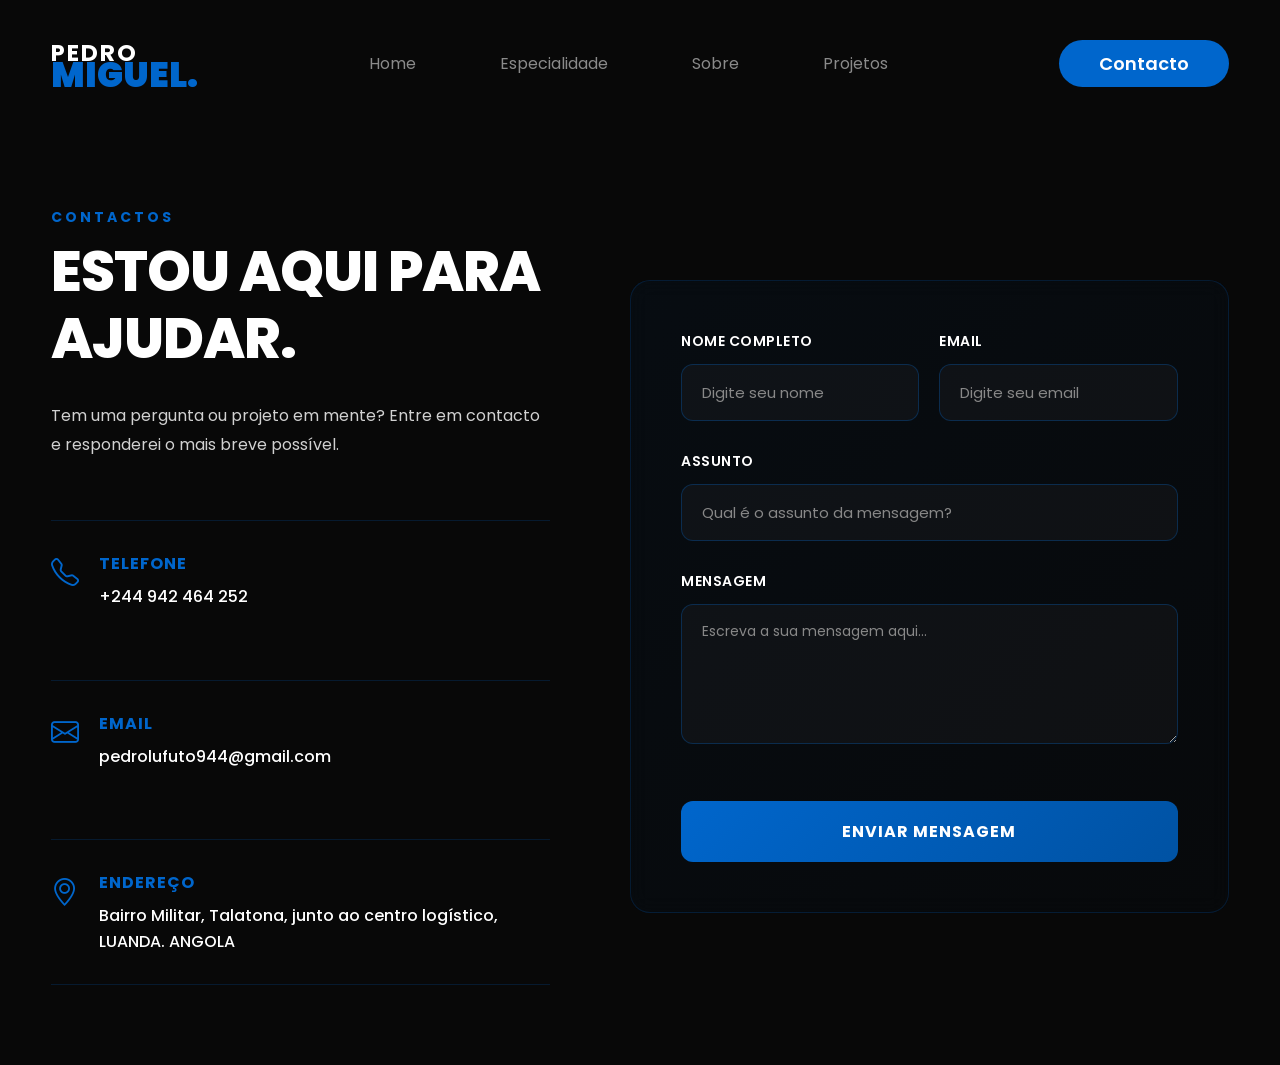
==== contacto.html @ 4f56f58e "Criação do meu portfolio" ====
<!DOCTYPE html>
<html lang="pt">

<head>
    <meta charset="UTF-8">
    <meta name="viewport" content="width=device-width, initial-scale=1.0">
    <link rel="stylesheet" href="style.css">
    <link rel="stylesheet" href="https://cdn.jsdelivr.net/npm/bootstrap-icons@1.11.3/font/bootstrap-icons.min.css">
    <link rel="preconnect" href="https://fonts.googleapis.com">
    <link rel="preconnect" href="https://fonts.gstatic.com" crossorigin>
    <link
        href="https://fonts.googleapis.com/css2?family=Poppins:ital,wght@0,100;0,200;0,300;0,400;0,500;0,600;0,700;0,800;0,900;1,100;1,200;1,300;1,400;1,500;1,600;1,700;1,800;1,900&display=swap"
        rel="stylesheet">
    <title>Contacto | Pedro Miguel</title>
    <style>
        /* NOTIFICAÇÃO TOAST - FIXA NO TOPO */
        .toast-container {
            position: fixed;
            top: 30px;
            right: 30px;
            z-index: 9999;
            pointer-events: none;
        }

        .toast-notification {
            background: #fff;
            border-radius: 12px;
            padding: 20px 25px;
            margin-bottom: 15px;
            min-width: 350px;
            max-width: 450px;
            box-shadow: 0 10px 40px rgba(0, 0, 0, 0.2);
            display: flex;
            align-items: center;
            gap: 15px;
            animation: slideInFromRight .4s cubic-bezier(0.34, 1.56, 0.64, 1);
            pointer-events: auto;
            border-left: 5px solid #0066CC;
            font-weight: 600;
            color: #333;
        }

        .toast-notification.success {
            border-left-color: #4caf50;
            background: linear-gradient(135deg, #f0fdf4 0%, #f9fdf7 100%);
        }

        .toast-notification.success .toast-icon {
            color: #4caf50;
            font-size: 24px;
        }

        .toast-notification.error {
            border-left-color: #f44336;
            background: linear-gradient(135deg, #fef2f2 0%, #fdfbfb 100%);
        }

        .toast-notification.error .toast-icon {
            color: #f44336;
            font-size: 24px;
        }

        .toast-icon {
            display: flex;
            align-items: center;
            flex-shrink: 0;
            animation: popIn .5s cubic-bezier(0.34, 1.56, 0.64, 1);
        }

        .toast-content {
            flex: 1;
            font-size: 15px;
            line-height: 1.5;
            color: #333;
        }

        .toast-close {
            background: none;
            border: none;
            cursor: pointer;
            font-size: 20px;
            color: #999;
            padding: 0;
            margin-left: 10px;
            display: flex;
            align-items: center;
            transition: color .2s;
        }

        .toast-close:hover {
            color: #666;
        }

        @keyframes slideInFromRight {
            from {
                opacity: 0;
                transform: translateX(400px);
            }
            to {
                opacity: 1;
                transform: translateX(0);
            }
        }

        @keyframes slideOutToRight {
            from {
                opacity: 1;
                transform: translateX(0);
            }
            to {
                opacity: 0;
                transform: translateX(400px);
            }
        }

        .toast-notification.removing {
            animation: slideOutToRight .3s cubic-bezier(0.34, 1.56, 0.64, 1) forwards;
        }

        @media screen and (max-width: 768px) {
            .toast-container {
                top: 20px;
                right: 20px;
                left: 20px;
            }

            .toast-notification {
                min-width: auto;
                max-width: 100%;
            }
        }

        /* ESTILO DO FORMULÁRIO DE CONTACTO */
        section.contacto {
            padding: 80px 4%;
            min-height: 100vh;
            display: flex;
            align-items: center;
        }

        section.contacto .interface {
            width: 100%;
        }

        .contacto-wrapper {
            display: grid;
            grid-template-columns: 1fr 1.2fr;
            gap: 80px;
            max-width: 1200px;
            margin: 0 auto;
            align-items: center;
        }

        /* LADO ESQUERDO - INFORMAÇÕES */
        .contacto-info {
            display: flex;
            flex-direction: column;
            gap: 40px;
        }

        .contacto-info h2 {
            color: #0066CC;
            font-size: 14px;
            font-weight: 700;
            text-transform: uppercase;
            letter-spacing: 3px;
            margin-bottom: 10px;
        }

        .contacto-info h1 {
            color: #fff;
            font-size: 56px;
            font-weight: 800;
            line-height: 1.2;
            margin-bottom: 30px;
            letter-spacing: -1px;
        }

        .contacto-info p {
            color: #d1d1d1;
            font-size: 16px;
            line-height: 1.8;
            margin-bottom: 20px;
        }

        .info-item {
            display: flex;
            align-items: flex-start;
            gap: 20px;
            padding: 30px 0;
            border-top: 1px solid rgba(0, 102, 204, 0.2);
        }

        .info-item:last-child {
            border-bottom: 1px solid rgba(0, 102, 204, 0.2);
        }

        .info-icon {
            font-size: 28px;
            color: #0066CC;
            flex-shrink: 0;
            margin-top: 2px;
        }

        .info-content h3 {
            color: #0066CC;
            font-size: 16px;
            font-weight: 700;
            margin-bottom: 8px;
            text-transform: uppercase;
            letter-spacing: 1px;
        }

        .info-content p {
            color: #fff;
            font-size: 16px;
            line-height: 1.6;
            margin: 0;
            font-weight: 500;
        }

        /* LADO DIREITO - FORMULÁRIO */
        .contacto-form-container {
            background: linear-gradient(135deg, rgba(0, 102, 204, 0.05) 0%, rgba(0, 102, 204, 0.02) 100%);
            border: 1px solid rgba(0, 102, 204, 0.2);
            border-radius: 20px;
            padding: 50px;
            backdrop-filter: blur(10px);
        }

        .form-group {
            margin-bottom: 30px;
        }

        .form-group label {
            display: block;
            color: #fff;
            margin-bottom: 12px;
            font-weight: 600;
            font-size: 14px;
            text-transform: uppercase;
            letter-spacing: 0.5px;
        }

        .form-group input,
        .form-group textarea {
            width: 100%;
            padding: 16px 20px;
            border: 1px solid rgba(0, 102, 204, 0.3);
            border-radius: 12px;
            background-color: rgba(255, 255, 255, 0.03);
            color: #fff;
            font-family: 'Poppins', sans-serif;
            font-size: 15px;
            transition: .3s ease;
        }

        .form-group input::placeholder,
        .form-group textarea::placeholder {
            color: #888;
        }

        .form-group input:focus,
        .form-group textarea:focus {
            outline: none;
            border-color: #0066CC;
            background-color: rgba(0, 102, 204, 0.08);
            box-shadow: 0 0 20px rgba(0, 102, 204, 0.2);
            transform: translateY(-2px);
        }

        .form-group textarea {
            resize: vertical;
            min-height: 140px;
            font-size: 14px;
        }

        .form-row {
            display: grid;
            grid-template-columns: 1fr 1fr;
            gap: 20px;
        }

        .btn-enviar {
            width: 100%;
            padding: 18px;
            background: linear-gradient(135deg, #0066CC 0%, #0052a3 100%);
            color: #fff;
            border: none;
            border-radius: 12px;
            font-size: 16px;
            font-weight: 700;
            cursor: pointer;
            transition: .3s ease;
            margin-top: 20px;
            font-family: 'Poppins', sans-serif;
            text-transform: uppercase;
            letter-spacing: 1px;
            position: relative;
            overflow: hidden;
        }

        .btn-enviar::before {
            content: '';
            position: absolute;
            top: 0;
            left: -100%;
            width: 100%;
            height: 100%;
            background: rgba(255, 255, 255, 0.1);
            transition: left .3s ease;
        }

        .btn-enviar:hover::before {
            left: 100%;
        }

        .btn-enviar:hover {
            box-shadow: 0 10px 30px rgba(0, 102, 204, 0.4);
            transform: translateY(-3px);
        }

        .btn-enviar:active {
            transform: translateY(-1px);
        }

        .btn-enviar:disabled {
            opacity: 0.7;
            cursor: not-allowed;
        }

        /* RESPONSIVIDADE */
        @media screen and (max-width: 1024px) {
            .contacto-wrapper {
                grid-template-columns: 1fr;
                gap: 60px;
            }

            .contacto-info h1 {
                font-size: 42px;
            }

            .contacto-form-container {
                padding: 40px;
            }
        }

        @media screen and (max-width: 768px) {
            section.contacto {
                padding: 60px 4%;
            }

            .contacto-wrapper {
                gap: 40px;
            }

            .contacto-info h1 {
                font-size: 36px;
            }

            .info-item {
                padding: 25px 0;
            }

            .form-row {
                grid-template-columns: 1fr;
            }

            .contacto-form-container {
                padding: 30px;
            }

            .contacto-info h2 {
                font-size: 12px;
            }
        }

        @media screen and (max-width: 480px) {
            section.contacto {
                padding: 40px 4%;
                min-height: auto;
            }

            .contacto-info h1 {
                font-size: 28px;
            }

            .contacto-form-container {
                padding: 20px;
                border-radius: 15px;
            }

            .info-item {
                padding: 20px 0;
            }

            .info-icon {
                font-size: 24px;
            }
        }
    </style>
</head>

<body>

    <!-- Container para notificações Toast -->
    <div class="toast-container" id="toast-container"></div>

    <header>
        <div class="interface">
            <div class="logo">
                <h2 style="color: #fff;"><a href="index.html">PEDRO<span>MIGUEL.</span></a></h2>
            </div>
            <nav class="menu-desktop">
                <ul>
                    <li><a href="index.html">Home</a></li>
                    <li><a href="index.html#especialidades">Especialidade</a></li>
                    <li><a href="index.html#sobre">Sobre</a></li>
                    <li><a href="index.html#projetos">Projetos</a></li>
                </ul>
            </nav>
            <nav class="btn-contato">
                <a href="contacto.html">
                    <button>Contacto</button>
                </a>
            </nav>

            <div class="btn-abrir-menu" id="btn-menu">
                <i class="bi bi-list"></i>
            </div>

            <div class="menu-mobile" id="menu-mobile">
                <div class="btn-fechar">
                    <i class="bi bi-x-lg"></i>
                </div>

                <nav>
                    <ul>
                        <li><a href="index.html">Home</a></li>
                        <li><a href="index.html#especialidades">Especialidade</a></li>
                        <li><a href="index.html#sobre">Sobre</a></li>
                        <li><a href="index.html#projetos">Projetos</a></li>
                        <li><a href="contacto.html">Contacto</a></li>
                    </ul>
                </nav>
            </div>
            <div class="overlay-menu" id="overlay-menu"></div>

        </div>
    </header>

    <main>
        <section class="contacto reveal">
            <div class="interface">
                <div class="contacto-wrapper">
                    <!-- LADO ESQUERDO - INFORMAÇÕES DE CONTACTO -->
                    <div class="contacto-info">
                        <div>
                            <h2>CONTACTOS</h2>
                            <h1>ESTOU AQUI PARA AJUDAR.</h1>
                            <p>Tem uma pergunta ou projeto em mente? Entre em contacto e responderei o mais breve possível.</p>
                        </div>

                        <!-- Telefone -->
                        <div class="info-item">
                            <div class="info-icon">
                                <i class="bi bi-telephone"></i>
                            </div>
                            <div class="info-content">
                                <h3>Telefone</h3>
                                <p>+244 942 464 252</p>
                            </div>
                        </div>

                        <!-- Email -->
                        <div class="info-item">
                            <div class="info-icon">
                                <i class="bi bi-envelope"></i>
                            </div>
                            <div class="info-content">
                                <h3>Email</h3>
                                <p>pedrolufuto944@gmail.com</p>
                            </div>
                        </div>

                        <!-- Endereço -->
                        <div class="info-item">
                            <div class="info-icon">
                                <i class="bi bi-geo-alt"></i>
                            </div>
                            <div class="info-content">
                                <h3>Endereço</h3>
                                <p>Bairro Militar, Talatona, junto ao centro logístico,<br>LUANDA. ANGOLA</p>
                            </div>
                        </div>
                    </div>

                    <!-- LADO DIREITO - FORMULÁRIO -->
                    <div class="contacto-form-container">
                        <form id="contacto-form" action="enviar.php" method="POST">
                            <div class="form-row">
                                <div class="form-group">
                                    <label for="nome">Nome Completo</label>
                                    <input type="text" id="nome" name="nome" placeholder="Digite seu nome" required>
                                </div>

                                <div class="form-group">
                                    <label for="email">Email</label>
                                    <input type="email" id="email" name="email" placeholder="Digite seu email" required>
                                </div>
                            </div>

                            <div class="form-group">
                                <label for="assunto">Assunto</label>
                                <input type="text" id="assunto" name="assunto" placeholder="Qual é o assunto da mensagem?" required>
                            </div>

                            <div class="form-group">
                                <label for="mensagem">Mensagem</label>
                                <textarea id="mensagem" name="mensagem" placeholder="Escreva a sua mensagem aqui..." required></textarea>
                            </div>

                            <button type="submit" class="btn-enviar">Enviar Mensagem</button>
                        </form>
                    </div>
                </div>
            </div>
        </section>
    </main>

    <div class="scroll-top" id="scroll-top">
        <i class="bi bi-arrow-up"></i>
    </div>

    <script src="menu.js"></script>
    <script src="contacto.js"></script>
</body>

</html>
---- style.css ----
html {
    scroll-behavior: smooth;
    scroll-padding-top: 90px;
}

* {
    margin: 0;
    padding: 0;
    box-sizing: border-box;
}

body {
    background-color: #080808;
    min-height: 100vh;
    font-family: 'Poppins', sans-serif;
    -webkit-font-smoothing: antialiased;
}

ul {
    list-style: none;
}

img {
    max-width: 100%;
    height: auto;
}

/* Foco visível para navegação por teclado */
a:focus-visible,
button:focus-visible {
    outline: 3px solid #1690e1;
    outline-offset: 3px;
}

.interface {
    max-width: 1280px;
    margin: 0 auto;
}

.logo h2 a {
    color: #fff;
    text-decoration: none;
    font-size: 23px;
    line-height: 22px;
    display: block;
    font-weight: 700;
    text-transform: uppercase;
    letter-spacing: 2px;
}

.logo:hover {
    filter: drop-shadow(0 0 30px hsla(198, 100%, 50%, 0.552));
}

.logo h2 a span {
    color: #0066CC;
    display: block;
    font-size: 35px;
    font-weight: 900;
    letter-spacing: 0;
}

.flex {
    display: flex;
}

.btn-contato button {
    padding: 10px 40px;
    font-family: inherit;
    font-size: 18px;
    font-weight: 600;
    color: #fff;
    background-color: #0066CC;
    border: 0;
    border-radius: 30px;
    cursor: pointer;
    transition: .3s;
}

button:hover {
    box-shadow: 0px 0px 0px 4px hsla(210, 100%, 40%, 0.27);
    filter: drop-shadow(0 0 30px hsla(198, 100%, 50%, 0.552));
}

h2.titulo {
    color: #fff;
    font-size: 38px;
    text-align: center;
}

h2.titulo span {
    color: #0066CC;
}


/* ESTILO DO HEADER */
header {
    padding: 40px 4%;
}

header>.interface {
    display: flex;
    align-items: center;
    justify-content: space-between;
}

header a {
    color: #8a8a8a;
    text-decoration: none;
    display: inline-block;
    transition: .2s;
}

header a:hover {
    color: #fff;
    transform: scale(1.05);
}

header .logo h2 a {
    color: #fff;
}

header nav.menu-desktop ul li a,
header nav.menu-mobile ul li a {
    position: relative;
    color: #8a8a8a;
    text-decoration: none;
    display: inline-block;
    transition: color 0.2s, transform 0.2s;
}

header nav.menu-desktop ul li a:hover,
header nav.menu-mobile ul li a:hover {
    color: #fff;
    transform: scale(1.05);
}

header nav.menu-desktop ul li a:after,
header nav.menu-mobile ul li a:after {
    content: '';
    position: absolute;
    left: 0;
    bottom: -4px;
    width: 0;
    height: 2px;
    background-color: hsl(197, 82%, 48%);
    transition: width 0.5s ease;
}

header nav.menu-desktop ul li a:hover:after,
header nav.menu-mobile ul li a:hover:after {
    width: 100%;
}

header nav.menu-desktop ul li {
    display: inline-block;
    padding: 0 40px;
}

/* Botões de menu (agora <button>): reset de estilo */
.btn-abrir-menu,
.menu-mobile .btn-fechar,
.scroll-top {
    border: 0;
    background: none;
    font-family: inherit;
}

.btn-abrir-menu {
    display: none;
    cursor: pointer;
}

.btn-abrir-menu i {
    color: #0066CC;
    font-size: 40px;
}

.menu-mobile {
    background-color: #000;
    height: 100vh;
    position: fixed;
    top: 0;
    right: 0;
    z-index: 99999;
    width: 0%;
    overflow: hidden;
    transition: .5s;
}

.menu-mobile.abrir-menu {
    width: 70%;
}

.menu-mobile.abrir-menu~.overlay-menu {
    display: block;
}

.menu-mobile .btn-fechar {
    display: block;
    width: 100%;
    text-align: left;
    padding: 20px 5%;
    cursor: pointer;
}

.menu-mobile .btn-fechar i {
    color: #0066CC;
    font-size: 30px;
}

.menu-mobile nav ul {
    text-align: right;
}

.menu-mobile nav ul li a {
    color: #fff;
    font-size: 20px;
    font-weight: 300;
    padding: 20px 8%;
    display: block;
}

.menu-mobile nav ul li a:hover {
    background-color: #0066CC;
    color: #fff;
}

.overlay-menu {
    background-color: #000000df;
    width: 100%;
    height: 100%;
    position: fixed;
    top: 0;
    left: 0;
    z-index: 888;
    display: none;
}


/* TOPO DO SITE */
section.topo-do-site {
    padding: 40px 4%;
}

section.topo-do-site .flex {
    align-items: center;
    justify-content: center;
    gap: 90px;
}

.topo-do-site h1 {
    color: #fff;
    font-size: 50px;
    line-height: 1.1;
    font-weight: 800;
    text-align: left;
    letter-spacing: 3px;
}

.topo-do-site .txt-topo-site h1 span {
    color: #0066CC;
}

.topo-do-site .txt-topo-site {
    flex: 1;
    max-width: 650px;
}

.topo-do-site .txt-topo-site p {
    color: #d1d1d1;
    margin: 30px 0 45px 0;
    font-size: 16px;
    line-height: 1.7;
    text-align: left;
}

.topo-do-site .img-topo-site {
    flex: 1;
    display: flex;
    justify-content: flex-end;
    align-items: center;
}

.topo-do-site .img-topo-site img {
    width: 100%;
    max-width: 650px;
    height: auto;
    animation: flutuar 3s ease-in-out infinite;
    filter: drop-shadow(0 0 30px #00b3ff60);
}

@keyframes flutuar {
    0% {
        transform: translateY(0);
    }

    50% {
        transform: translateY(-20px);
    }

    100% {
        transform: translateY(0);
    }
}

/* ESPECIALIDADES */
section.especialidade {
    padding: 40px 4%;
}

section.especialidade .flex {
    gap: 60px;
}

.especialidade .especialidades-box {
    flex: 1;
    color: #fff;
    padding: 40px;
    border-radius: 20px;
    margin-top: 45px;
    transition: .5s;
    background: rgba(255, 255, 255, 0.03);
    backdrop-filter: blur(10px);
    border: 1px solid rgba(255, 255, 255, 0.1);
    line-height: 1.6;
}

.especialidade .especialidades-box:hover {
    transform: translateY(-10px);
    background: rgba(255, 255, 255, 0.08);
    border: 1px solid #0066CC;
    box-shadow: 0 0 20px rgba(0, 102, 204, 0.2);
}

.especialidade .especialidades-box i {
    font-size: 70px;
    color: #0066CC;
}

.especialidade .especialidades-box h3 {
    font-size: 28px;
    margin: 15px 0;
}

/* SOBRE */
section.sobre {
    padding: 80px 4%;
}

section.sobre .flex {
    align-items: center;
    gap: 60px;
}

.sobre .img-sobre {
    flex: 1;
}

.sobre .img-sobre img {
    width: 100%;
    max-width: 750px;
    border-radius: 30px;
    filter: drop-shadow(0 0 30px rgba(77, 195, 255, 0.233));
}

.sobre .txt-sobre {
    flex: 1;
    color: #fff;
}

.sobre .txt-sobre h2 {
    font-size: 40px;
    line-height: 1.1;
    margin-bottom: 30px;
}

.sobre .txt-sobre h2 span {
    color: #0066CC;
    display: block;
}

.sobre .txt-sobre h3 {
    font-size: 22px;
    margin: 30px 0 15px;
    color: #fff;
}

.sobre .txt-sobre p {
    margin: 20px 0;
    font-size: 17px;
    font-weight: 300;
    line-height: 1.7;
    color: #e4e4e4;
}

.sobre .txt-sobre p.dados {
    color: #8ecbff;
    font-weight: 400;
}

.sobre .lista-formacao li {
    font-size: 16px;
    font-weight: 300;
    line-height: 1.7;
    color: #e4e4e4;
    padding-left: 22px;
    margin-bottom: 14px;
    position: relative;
}

.sobre .lista-formacao li::before {
    content: '';
    position: absolute;
    left: 0;
    top: 11px;
    width: 8px;
    height: 8px;
    border-radius: 50%;
    background-color: #0066CC;
}

.sobre .lista-formacao li strong {
    font-weight: 600;
    color: #fff;
}

.btn-social {
    margin-top: 30px;
}

.btn-social a {
    display: inline-block;
    border-radius: 50%;
}

.btn-social button {
    width: 60px;
    height: 60px;
    border-radius: 50%;
    border: none;
    background-color: #0066CC;
    font-size: 22px;
    cursor: pointer;
    margin: 0 5px;
    transition: .2s;
}

.btn-social button i {
    color: #fff;
}

.btn-social button:hover {
    transform: scale(1.1);
    box-shadow: 0 0 10px #0066CC;
    background-color: #1690e1;
}

footer .btn-social {
    margin-top: 0;
}

/* PORTFOLIO */
section.portfolio {
    padding: 80px 4%;
    box-shadow: 0 0 40px 10px #ffffff05;
}

.img-port {
    width: 100%;
    height: 460px;
    background-size: cover;
    background-position: 100% 0%;
    background-color: #111;
    transition: background-position 8s;
    cursor: pointer;
    border-radius: 40px;
    position: relative;
}

.img-port:hover {
    background-position: 100% 100%;
}

a.img-port {
    text-decoration: none;
    display: block;
}

.overlay {
    position: absolute;
    top: 0;
    left: 0;
    width: 100%;
    height: 100%;
    background-color: #00000083;
    border-radius: 40px;
    display: flex;
    align-items: center;
    justify-content: center;
    text-align: center;
    padding: 20px;
    color: #fff;
    font-size: 24px;
    font-weight: 600;
    opacity: 0;
    transition: .5s;
}

/* Também aparece com foco por teclado; em ecrãs táteis fica sempre visível */
.overlay:hover,
a.img-port:hover .overlay,
a.img-port:focus-visible .overlay {
    opacity: 1;
}

@media (hover: none) {
    .overlay {
        opacity: 1;
        align-items: flex-end;
        background: linear-gradient(to top, #000000d9, #00000000 60%);
        font-size: 18px;
    }
}

/* CARROSSEL DO PORTFOLIO */
.portfolio-carrossel {
    display: flex;
    align-items: center;
    gap: 20px;
    margin-top: 60px;
}

.portfolio-viewport {
    overflow: hidden;
    width: 100%;
}

.portfolio-track {
    display: flex;
    transition: transform .6s cubic-bezier(0.65, 0, 0.35, 1);
}

.portfolio-pagina {
    display: flex;
    justify-content: center;
    gap: 20px;
    flex: 0 0 100%;
    width: 100%;
}

.portfolio-pagina .img-port {
    flex: 1;
    max-width: 360px;
}

.seta {
    flex-shrink: 0;
    width: 55px;
    height: 55px;
    border-radius: 50%;
    border: none;
    background-color: #0066CC;
    color: #fff;
    font-size: 24px;
    cursor: pointer;
    display: flex;
    align-items: center;
    justify-content: center;
    transition: .3s;
}

.seta:hover {
    background-color: #1690e1;
    transform: scale(1.1);
}

.seta.desativado {
    opacity: .3;
    pointer-events: none;
    cursor: default;
}

/* FOOTER */
footer {
    padding: 60px 4%;
    box-shadow: 0 0 40px 10px #ffffff05;
}

footer .flex {
    justify-content: space-between;
    align-items: center;
}

footer .line-footer {
    padding: 20px 0;
}

.borda {
    border-top: 2px solid #0066CC;
}

footer .line-footer p i {
    color: #0066CC;
    font-size: 22px;
}

footer .line-footer p a {
    color: #fff;
    text-decoration: none;
}

footer .line-footer p a:hover {
    text-decoration: underline;
}

/* BOTÃO SCROLL TOP */
.scroll-top {
    position: fixed;
    bottom: 30px;
    right: 30px;
    width: 50px;
    height: 50px;
    background-color: #0066CC;
    color: #fff;
    border-radius: 50%;
    display: flex;
    align-items: center;
    justify-content: center;
    font-size: 30px;
    cursor: pointer;
    z-index: 999;
    opacity: 0;
    visibility: hidden;
    transition: .3s;
}

.scroll-top.show {
    opacity: 1;
    visibility: visible;
}

.scroll-top:hover {
    transform: scale(1.1);
    background-color: #1690e1;
}

/* REVEAL ANIMATION */
.reveal {
    opacity: 0;
    transform: translateY(30px);
    transition: all 0.8s ease-out;
}

.reveal.active {
    opacity: 1;
    transform: translateY(0);
}

/* RESPONSIVIDADE */
@media screen and (max-width: 1020px) {

    /* HEADER */
    .menu-desktop,
    header .btn-contato {
        display: none;
    }

    .btn-abrir-menu {
        display: block;
    }

    /* TOPO DO SITE */
    section.topo-do-site .flex {
        flex-direction: column-reverse;
        gap: 40px;
    }

    .topo-do-site h1 {
        font-size: 32px;
        text-align: center;
    }

    .topo-do-site .txt-topo-site p {
        text-align: center;
    }

    .topo-do-site .btn-contato {
        display: flex;
        justify-content: center;
    }

    .topo-do-site .img-topo-site {
        justify-content: center;
    }

    .topo-do-site .img-topo-site img {
        width: 100%;
        max-width: 280px;
    }

    /* ESPECIALIDADES */
    section.especialidade .flex {
        flex-direction: column;
        gap: 0;
    }

    /* SOBRE */
    section.sobre .flex {
        flex-direction: column;
    }

    .sobre .txt-sobre h2 {
        font-size: 30px;
    }

    .sobre .btn-social {
        text-align: center;
    }

    /* PORTFOLIO */
    .portfolio-carrossel {
        gap: 12px;
        margin-top: 40px;
    }

    .seta {
        width: 42px;
        height: 42px;
        font-size: 20px;
    }

    .img-port {
        height: 380px;
    }

    /* FOOTER */
    footer .flex {
        flex-direction: column;
        gap: 30px;
    }
}

@media screen and (max-width: 700px) {
    .img-port {
        height: 320px;
    }

    h2.titulo {
        font-size: 30px;
    }
}

/* Respeitar quem prefere menos animação */
@media (prefers-reduced-motion: reduce) {
    html {
        scroll-behavior: auto;
    }

    *,
    *::before,
    *::after {
        animation: none !important;
        transition-duration: .01ms !important;
    }

    .reveal {
        opacity: 1;
        transform: none;
    }
}
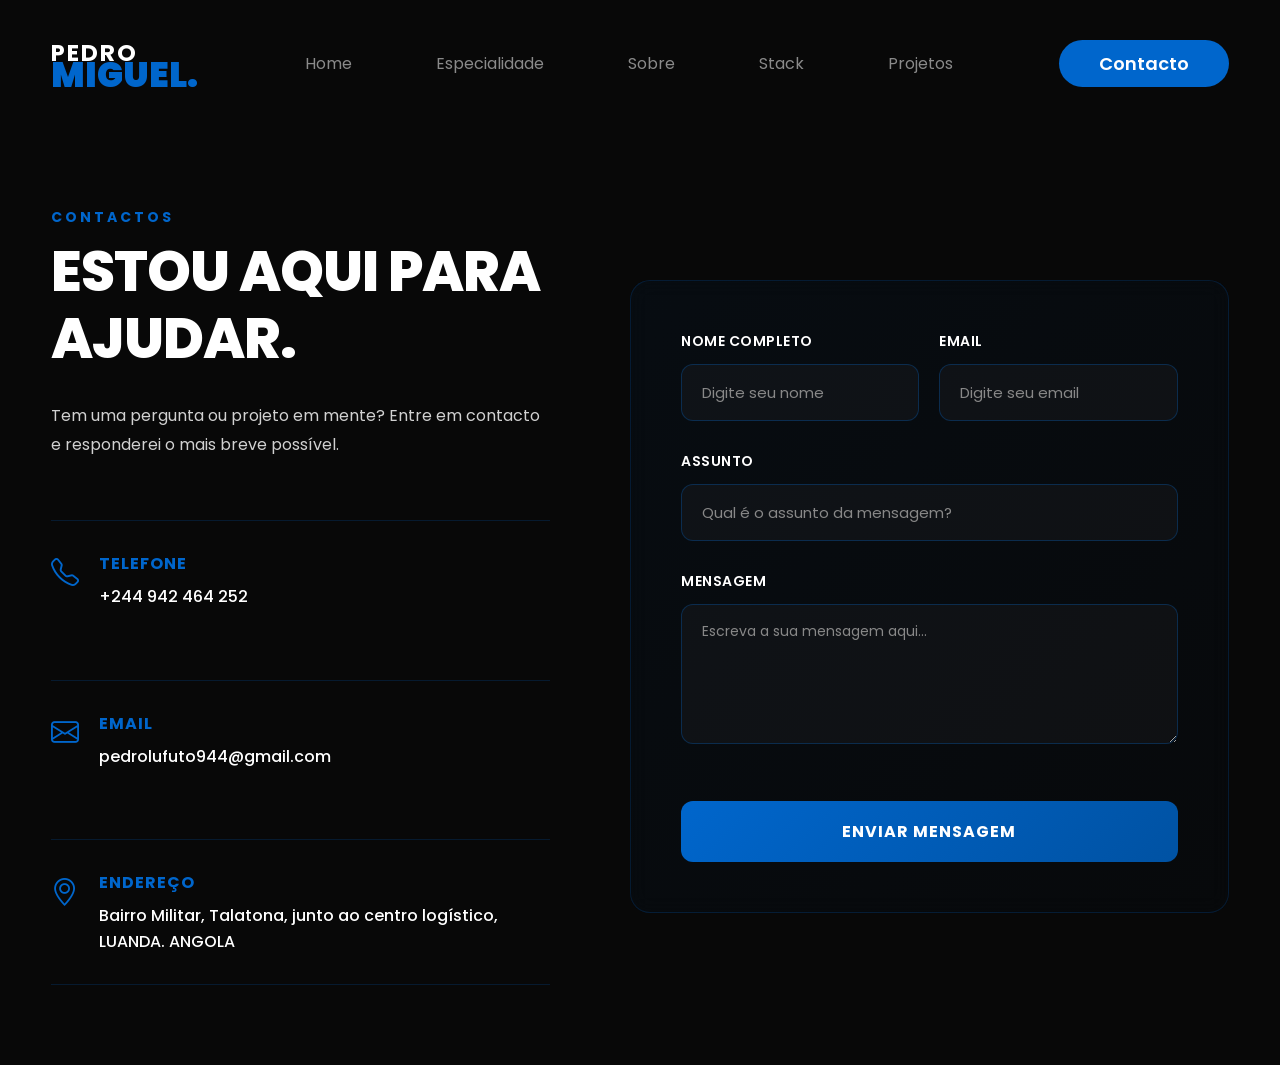
==== commit f2a8c864: "Update contacto.html" ====
--- a/contacto.html
+++ b/contacto.html
@@ -416,6 +416,7 @@
                     <li><a href="index.html">Home</a></li>
                     <li><a href="index.html#especialidades">Especialidade</a></li>
                     <li><a href="index.html#sobre">Sobre</a></li>
+                    <li><a href="index.html#stack">Stack</a></li>
                     <li><a href="index.html#projetos">Projetos</a></li>
                 </ul>
             </nav>
@@ -439,6 +440,7 @@
                         <li><a href="index.html">Home</a></li>
                         <li><a href="index.html#especialidades">Especialidade</a></li>
                         <li><a href="index.html#sobre">Sobre</a></li>
+                        <li><a href="index.html#stack">Stack</a></li>
                         <li><a href="index.html#projetos">Projetos</a></li>
                         <li><a href="contacto.html">Contacto</a></li>
                     </ul>
--- a/style.css
+++ b/style.css
@@ -304,6 +304,64 @@
     }
 }
 
+/* ESPECIALIDADES CARROSSEL */
+.especialidades-carrossel {
+    display: flex;
+    align-items: center;
+    gap: 20px;
+    margin-top: 45px;
+}
+
+.especialidades-viewport {
+    overflow: hidden;
+    width: 100%;
+}
+
+.especialidades-track {
+    display: flex;
+    transition: transform .6s cubic-bezier(0.65, 0, 0.35, 1);
+}
+
+.especialidades-pagina {
+    display: flex;
+    justify-content: center;
+    gap: 60px;
+    flex: 0 0 100%;
+    width: 100%;
+}
+
+.especialidades-pagina .especialidades-box {
+    flex: 1;
+    max-width: 380px;
+}
+
+.seta-esp {
+    flex-shrink: 0;
+    width: 55px;
+    height: 55px;
+    border-radius: 50%;
+    border: none;
+    background-color: #0066CC;
+    color: #fff;
+    font-size: 24px;
+    cursor: pointer;
+    display: flex;
+    align-items: center;
+    justify-content: center;
+    transition: .3s;
+}
+
+.seta-esp:hover {
+    background-color: #1690e1;
+    transform: scale(1.1);
+}
+
+.seta-esp.desativado {
+    opacity: .3;
+    pointer-events: none;
+    cursor: default;
+}
+
 /* ESPECIALIDADES */
 section.especialidade {
     padding: 40px 4%;
@@ -460,6 +518,58 @@
     margin-top: 0;
 }
 
+/* STACK / FERRAMENTAS */
+section.stack {
+    padding: 80px 4%;
+}
+
+.stack-grid {
+    display: grid;
+    grid-template-columns: repeat(4, 1fr);
+    gap: 20px;
+    margin-top: 50px;
+}
+
+.stack-card {
+    background: rgba(255, 255, 255, 0.03);
+    border: 1px solid rgba(255, 255, 255, 0.08);
+    border-radius: 16px;
+    padding: 28px 24px;
+    backdrop-filter: blur(10px);
+    transition: .3s ease;
+    display: flex;
+    flex-direction: column;
+    gap: 14px;
+}
+
+.stack-card:hover {
+    transform: translateY(-6px);
+    background: rgba(255, 255, 255, 0.06);
+    border-color: #0066CC;
+    box-shadow: 0 0 20px rgba(0, 102, 204, 0.18);
+}
+
+.stack-label {
+    font-size: 11px;
+    font-weight: 600;
+    letter-spacing: 1.5px;
+    text-transform: uppercase;
+    color: #8a8a8a;
+}
+
+.stack-label span {
+    color: #0066CC;
+    font-weight: 700;
+    margin-right: 6px;
+}
+
+.stack-card p {
+    color: #e4e4e4;
+    font-size: 15px;
+    font-weight: 400;
+    line-height: 1.6;
+}
+
 /* PORTFOLIO */
 section.portfolio {
     padding: 80px 4%;
@@ -696,13 +806,35 @@
 
     .topo-do-site .img-topo-site img {
         width: 100%;
-        max-width: 280px;
+        max-width: 420px;
     }
 
     /* ESPECIALIDADES */
-    section.especialidade .flex {
+    .especialidades-pagina {
         flex-direction: column;
-        gap: 0;
+        align-items: center;
+        gap: 20px;
+    }
+
+    .especialidades-pagina .especialidades-box {
+        width: 100%;
+        max-width: 520px;
+        margin-top: 0;
+        padding: 30px 24px;
+    }
+
+    .especialidade .especialidades-box i {
+        font-size: 52px;
+    }
+
+    .especialidade .especialidades-box h3 {
+        font-size: 24px;
+    }
+
+    .seta-esp {
+        width: 42px;
+        height: 42px;
+        font-size: 20px;
     }
 
     /* SOBRE */
@@ -716,6 +848,17 @@
 
     .sobre .btn-social {
         text-align: center;
+    }
+
+    /* STACK */
+    section.stack {
+        padding: 60px 4%;
+    }
+
+    .stack-grid {
+        grid-template-columns: repeat(2, 1fr);
+        gap: 16px;
+        margin-top: 36px;
     }
 
     /* PORTFOLIO */
@@ -742,6 +885,65 @@
 }
 
 @media screen and (max-width: 700px) {
+    .topo-do-site .img-topo-site img {
+        max-width: 360px;
+    }
+
+    /* ESPECIALIDADES */
+    .especialidades-carrossel {
+        flex-wrap: wrap;
+        justify-content: center;
+        gap: 16px;
+        margin-top: 30px;
+    }
+
+    .especialidades-viewport {
+        order: -1;
+        flex: 0 0 100%;
+    }
+
+    .especialidades-pagina {
+        gap: 16px;
+    }
+
+    .especialidades-pagina .especialidades-box {
+        max-width: 100%;
+        padding: 24px 20px;
+    }
+
+    .especialidade .especialidades-box i {
+        font-size: 44px;
+    }
+
+    .especialidade .especialidades-box h3 {
+        font-size: 21px;
+        margin: 12px 0;
+    }
+
+    .especialidade .especialidades-box p {
+        font-size: 14px;
+    }
+
+    /* STACK */
+    section.stack {
+        padding: 50px 4%;
+    }
+
+    .stack-grid {
+        grid-template-columns: 1fr;
+        gap: 14px;
+        margin-top: 28px;
+    }
+
+    .stack-card {
+        padding: 20px 18px;
+        gap: 10px;
+    }
+
+    .stack-card p {
+        font-size: 14px;
+    }
+
     .img-port {
         height: 320px;
     }
@@ -768,4 +970,4 @@
         opacity: 1;
         transform: none;
     }
-}+}
